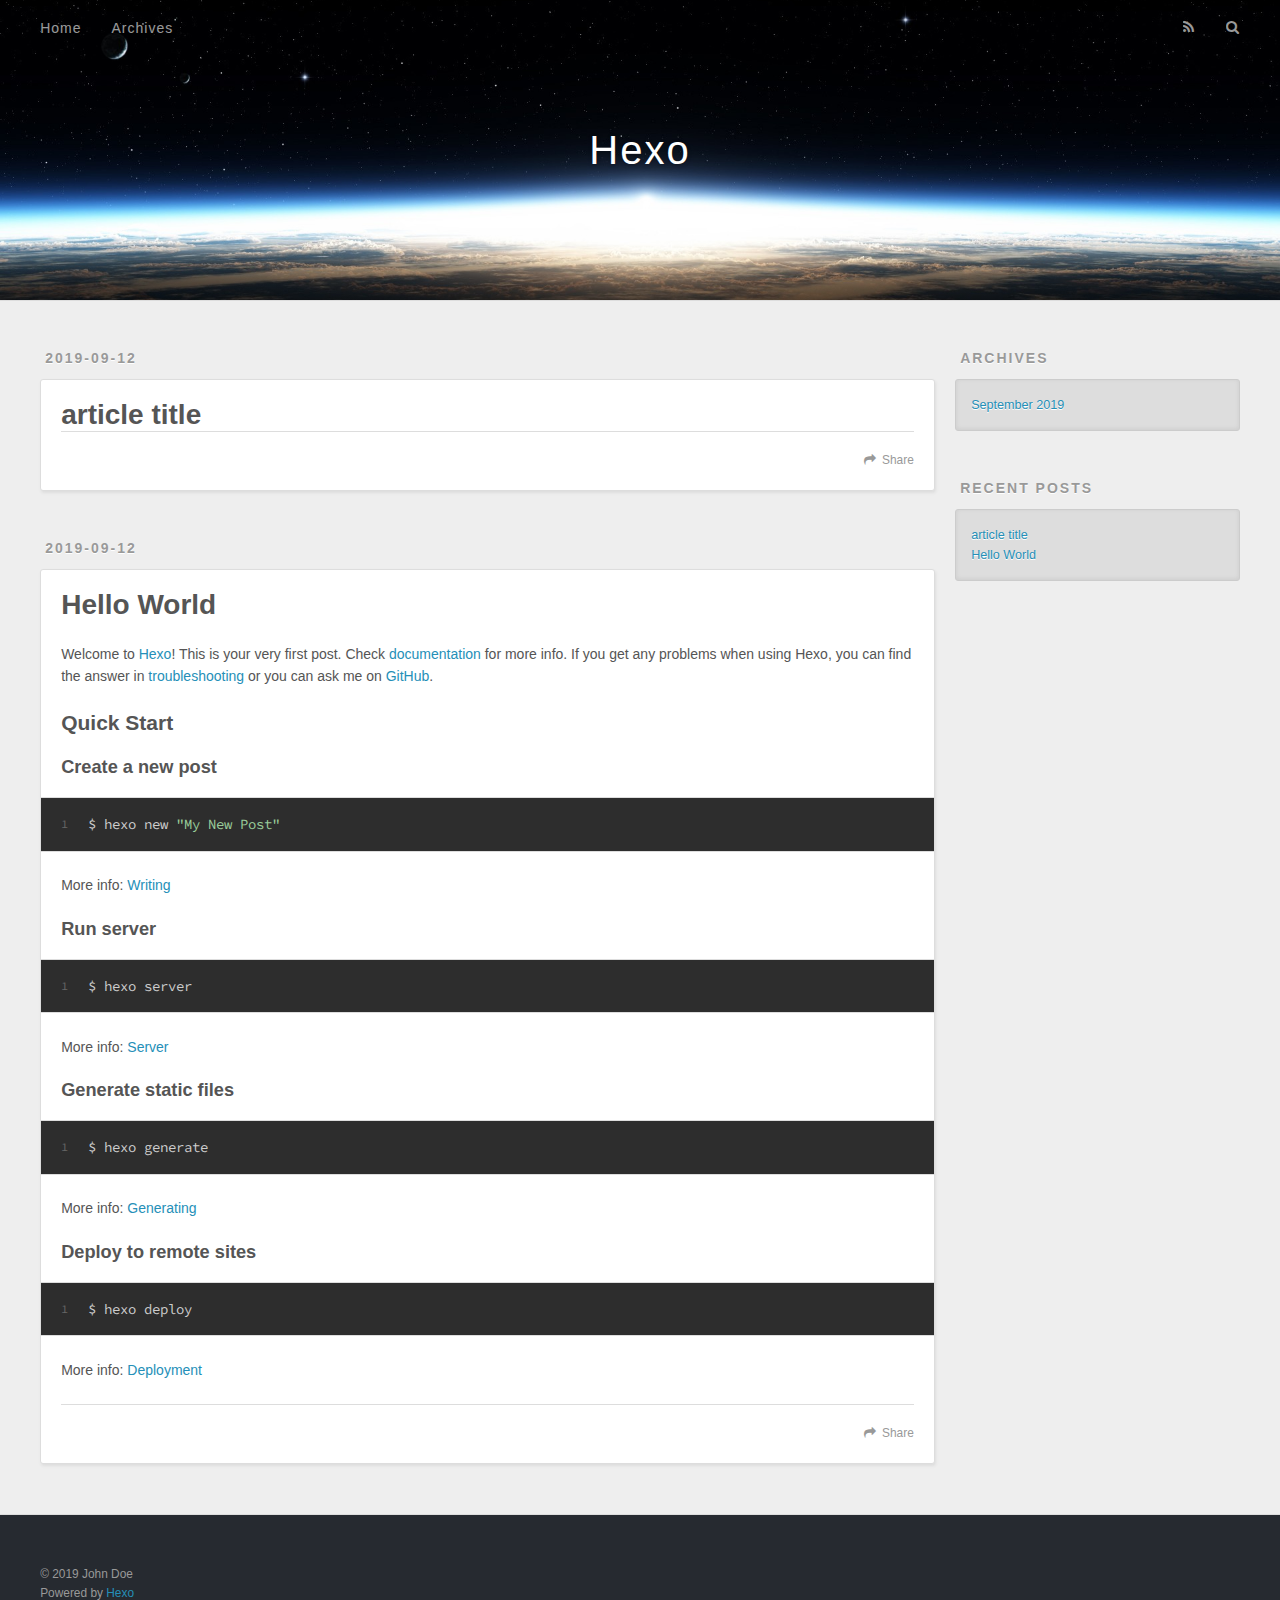
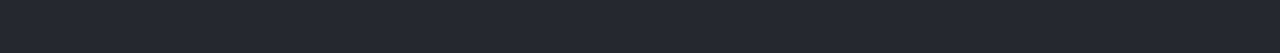
==== index.html @ b8741ee3 "Site updated: 2019-09-12 22:52:32" ====
<!DOCTYPE html>
<html>
<head><meta name="generator" content="Hexo 3.9.0">
  <meta charset="utf-8">
  

  
  <title>Hexo</title>
  <meta name="viewport" content="width=device-width, initial-scale=1, maximum-scale=1">
  <meta property="og:type" content="website">
<meta property="og:title" content="Hexo">
<meta property="og:url" content="http://yoursite.com/index.html">
<meta property="og:site_name" content="Hexo">
<meta property="og:locale" content="en">
<meta name="twitter:card" content="summary">
<meta name="twitter:title" content="Hexo">
  
    <link rel="alternate" href="/atom.xml" title="Hexo" type="application/atom+xml">
  
  
    <link rel="icon" href="/favicon.png">
  
  
    <link href="//fonts.googleapis.com/css?family=Source+Code+Pro" rel="stylesheet" type="text/css">
  
  <link rel="stylesheet" href="/css/style.css">
</head>
</html>
<body>
  <div id="container">
    <div id="wrap">
      <header id="header">
  <div id="banner"></div>
  <div id="header-outer" class="outer">
    <div id="header-title" class="inner">
      <h1 id="logo-wrap">
        <a href="/" id="logo">Hexo</a>
      </h1>
      
    </div>
    <div id="header-inner" class="inner">
      <nav id="main-nav">
        <a id="main-nav-toggle" class="nav-icon"></a>
        
          <a class="main-nav-link" href="/">Home</a>
        
          <a class="main-nav-link" href="/archives">Archives</a>
        
      </nav>
      <nav id="sub-nav">
        
          <a id="nav-rss-link" class="nav-icon" href="/atom.xml" title="RSS Feed"></a>
        
        <a id="nav-search-btn" class="nav-icon" title="Search"></a>
      </nav>
      <div id="search-form-wrap">
        <form action="//google.com/search" method="get" accept-charset="UTF-8" class="search-form"><input type="search" name="q" class="search-form-input" placeholder="Search"><button type="submit" class="search-form-submit">&#xF002;</button><input type="hidden" name="sitesearch" value="http://yoursite.com"></form>
      </div>
    </div>
  </div>
</header>
      <div class="outer">
        <section id="main">
  
    <article id="post-article-title" class="article article-type-post" itemscope itemprop="blogPost">
  <div class="article-meta">
    <a href="/2019/09/12/article-title/" class="article-date">
  <time datetime="2019-09-12T14:51:07.000Z" itemprop="datePublished">2019-09-12</time>
</a>
    
  </div>
  <div class="article-inner">
    
    
      <header class="article-header">
        
  
    <h1 itemprop="name">
      <a class="article-title" href="/2019/09/12/article-title/">article title</a>
    </h1>
  

      </header>
    
    <div class="article-entry" itemprop="articleBody">
      
        
      
    </div>
    <footer class="article-footer">
      <a data-url="http://yoursite.com/2019/09/12/article-title/" data-id="ck0gt9ny90001bc0ohou4wkq2" class="article-share-link">Share</a>
      
      
    </footer>
  </div>
  
</article>


  
    <article id="post-hello-world" class="article article-type-post" itemscope itemprop="blogPost">
  <div class="article-meta">
    <a href="/2019/09/12/hello-world/" class="article-date">
  <time datetime="2019-09-12T14:32:14.985Z" itemprop="datePublished">2019-09-12</time>
</a>
    
  </div>
  <div class="article-inner">
    
    
      <header class="article-header">
        
  
    <h1 itemprop="name">
      <a class="article-title" href="/2019/09/12/hello-world/">Hello World</a>
    </h1>
  

      </header>
    
    <div class="article-entry" itemprop="articleBody">
      
        <p>Welcome to <a href="https://hexo.io/" target="_blank" rel="noopener">Hexo</a>! This is your very first post. Check <a href="https://hexo.io/docs/" target="_blank" rel="noopener">documentation</a> for more info. If you get any problems when using Hexo, you can find the answer in <a href="https://hexo.io/docs/troubleshooting.html" target="_blank" rel="noopener">troubleshooting</a> or you can ask me on <a href="https://github.com/hexojs/hexo/issues" target="_blank" rel="noopener">GitHub</a>.</p>
<h2 id="Quick-Start"><a href="#Quick-Start" class="headerlink" title="Quick Start"></a>Quick Start</h2><h3 id="Create-a-new-post"><a href="#Create-a-new-post" class="headerlink" title="Create a new post"></a>Create a new post</h3><figure class="highlight bash"><table><tr><td class="gutter"><pre><span class="line">1</span><br></pre></td><td class="code"><pre><span class="line">$ hexo new <span class="string">"My New Post"</span></span><br></pre></td></tr></table></figure>

<p>More info: <a href="https://hexo.io/docs/writing.html" target="_blank" rel="noopener">Writing</a></p>
<h3 id="Run-server"><a href="#Run-server" class="headerlink" title="Run server"></a>Run server</h3><figure class="highlight bash"><table><tr><td class="gutter"><pre><span class="line">1</span><br></pre></td><td class="code"><pre><span class="line">$ hexo server</span><br></pre></td></tr></table></figure>

<p>More info: <a href="https://hexo.io/docs/server.html" target="_blank" rel="noopener">Server</a></p>
<h3 id="Generate-static-files"><a href="#Generate-static-files" class="headerlink" title="Generate static files"></a>Generate static files</h3><figure class="highlight bash"><table><tr><td class="gutter"><pre><span class="line">1</span><br></pre></td><td class="code"><pre><span class="line">$ hexo generate</span><br></pre></td></tr></table></figure>

<p>More info: <a href="https://hexo.io/docs/generating.html" target="_blank" rel="noopener">Generating</a></p>
<h3 id="Deploy-to-remote-sites"><a href="#Deploy-to-remote-sites" class="headerlink" title="Deploy to remote sites"></a>Deploy to remote sites</h3><figure class="highlight bash"><table><tr><td class="gutter"><pre><span class="line">1</span><br></pre></td><td class="code"><pre><span class="line">$ hexo deploy</span><br></pre></td></tr></table></figure>

<p>More info: <a href="https://hexo.io/docs/deployment.html" target="_blank" rel="noopener">Deployment</a></p>

      
    </div>
    <footer class="article-footer">
      <a data-url="http://yoursite.com/2019/09/12/hello-world/" data-id="ck0gt9ny40000bc0ozaaph9k8" class="article-share-link">Share</a>
      
      
    </footer>
  </div>
  
</article>


  


</section>
        
          <aside id="sidebar">
  
    

  
    

  
    
  
    
  <div class="widget-wrap">
    <h3 class="widget-title">Archives</h3>
    <div class="widget">
      <ul class="archive-list"><li class="archive-list-item"><a class="archive-list-link" href="/archives/2019/09/">September 2019</a></li></ul>
    </div>
  </div>


  
    
  <div class="widget-wrap">
    <h3 class="widget-title">Recent Posts</h3>
    <div class="widget">
      <ul>
        
          <li>
            <a href="/2019/09/12/article-title/">article title</a>
          </li>
        
          <li>
            <a href="/2019/09/12/hello-world/">Hello World</a>
          </li>
        
      </ul>
    </div>
  </div>

  
</aside>
        
      </div>
      <footer id="footer">
  
  <div class="outer">
    <div id="footer-info" class="inner">
      &copy; 2019 John Doe<br>
      Powered by <a href="http://hexo.io/" target="_blank">Hexo</a>
    </div>
  </div>
</footer>
    </div>
    <nav id="mobile-nav">
  
    <a href="/" class="mobile-nav-link">Home</a>
  
    <a href="/archives" class="mobile-nav-link">Archives</a>
  
</nav>
    

<script src="//ajax.googleapis.com/ajax/libs/jquery/2.0.3/jquery.min.js"></script>


  <link rel="stylesheet" href="/fancybox/jquery.fancybox.css">
  <script src="/fancybox/jquery.fancybox.pack.js"></script>


<script src="/js/script.js"></script>



  </div>
</body>
</html>
---- css/style.css ----
body {
  width: 100%;
}
body:before,
body:after {
  content: "";
  display: table;
}
body:after {
  clear: both;
}
html,
body,
div,
span,
applet,
object,
iframe,
h1,
h2,
h3,
h4,
h5,
h6,
p,
blockquote,
pre,
a,
abbr,
acronym,
address,
big,
cite,
code,
del,
dfn,
em,
img,
ins,
kbd,
q,
s,
samp,
small,
strike,
strong,
sub,
sup,
tt,
var,
dl,
dt,
dd,
ol,
ul,
li,
fieldset,
form,
label,
legend,
table,
caption,
tbody,
tfoot,
thead,
tr,
th,
td {
  margin: 0;
  padding: 0;
  border: 0;
  outline: 0;
  font-weight: inherit;
  font-style: inherit;
  font-family: inherit;
  font-size: 100%;
  vertical-align: baseline;
}
body {
  line-height: 1;
  color: #000;
  background: #fff;
}
ol,
ul {
  list-style: none;
}
table {
  border-collapse: separate;
  border-spacing: 0;
  vertical-align: middle;
}
caption,
th,
td {
  text-align: left;
  font-weight: normal;
  vertical-align: middle;
}
a img {
  border: none;
}
input,
button {
  margin: 0;
  padding: 0;
}
input::-moz-focus-inner,
button::-moz-focus-inner {
  border: 0;
  padding: 0;
}
@font-face {
  font-family: FontAwesome;
  font-style: normal;
  font-weight: normal;
  src: url("fonts/fontawesome-webfont.eot?v=#4.0.3");
  src: url("fonts/fontawesome-webfont.eot?#iefix&v=#4.0.3") format("embedded-opentype"), url("fonts/fontawesome-webfont.woff?v=#4.0.3") format("woff"), url("fonts/fontawesome-webfont.ttf?v=#4.0.3") format("truetype"), url("fonts/fontawesome-webfont.svg#fontawesomeregular?v=#4.0.3") format("svg");
}
html,
body,
#container {
  height: 100%;
}
body {
  background: #eee;
  font: 14px -apple-system, BlinkMacSystemFont, "Segoe UI", "Roboto", "Oxygen", "Ubuntu", "Cantarell", "Fira Sans", "Droid Sans", "Helvetica Neue", sans-serif;
  -webkit-text-size-adjust: 100%;
}
.outer {
  max-width: 1220px;
  margin: 0 auto;
  padding: 0 20px;
}
.outer:before,
.outer:after {
  content: "";
  display: table;
}
.outer:after {
  clear: both;
}
.inner {
  display: inline;
  float: left;
  width: 98.33333333333333%;
  margin: 0 0.833333333333333%;
}
.left,
.alignleft {
  float: left;
}
.right,
.alignright {
  float: right;
}
.clear {
  clear: both;
}
#container {
  position: relative;
}
.mobile-nav-on {
  overflow: hidden;
}
#wrap {
  height: 100%;
  width: 100%;
  position: absolute;
  top: 0;
  left: 0;
  -webkit-transition: 0.2s ease-out;
  -moz-transition: 0.2s ease-out;
  -ms-transition: 0.2s ease-out;
  transition: 0.2s ease-out;
  z-index: 1;
  background: #eee;
}
.mobile-nav-on #wrap {
  left: 280px;
}
@media screen and (min-width: 768px) {
  #main {
    display: inline;
    float: left;
    width: 73.33333333333333%;
    margin: 0 0.833333333333333%;
  }
}
.article-date,
.article-category-link,
.archive-year,
.widget-title {
  text-decoration: none;
  text-transform: uppercase;
  letter-spacing: 2px;
  color: #999;
  margin-bottom: 1em;
  margin-left: 5px;
  line-height: 1em;
  text-shadow: 0 1px #fff;
  font-weight: bold;
}
.article-inner,
.archive-article-inner {
  background: #fff;
  -webkit-box-shadow: 1px 2px 3px #ddd;
  box-shadow: 1px 2px 3px #ddd;
  border: 1px solid #ddd;
  border-radius: 3px;
}
.article-entry h1,
.widget h1 {
  font-size: 2em;
}
.article-entry h2,
.widget h2 {
  font-size: 1.5em;
}
.article-entry h3,
.widget h3 {
  font-size: 1.3em;
}
.article-entry h4,
.widget h4 {
  font-size: 1.2em;
}
.article-entry h5,
.widget h5 {
  font-size: 1em;
}
.article-entry h6,
.widget h6 {
  font-size: 1em;
  color: #999;
}
.article-entry hr,
.widget hr {
  border: 1px dashed #ddd;
}
.article-entry strong,
.widget strong {
  font-weight: bold;
}
.article-entry em,
.widget em,
.article-entry cite,
.widget cite {
  font-style: italic;
}
.article-entry sup,
.widget sup,
.article-entry sub,
.widget sub {
  font-size: 0.75em;
  line-height: 0;
  position: relative;
  vertical-align: baseline;
}
.article-entry sup,
.widget sup {
  top: -0.5em;
}
.article-entry sub,
.widget sub {
  bottom: -0.2em;
}
.article-entry small,
.widget small {
  font-size: 0.85em;
}
.article-entry acronym,
.widget acronym,
.article-entry abbr,
.widget abbr {
  border-bottom: 1px dotted;
}
.article-entry ul,
.widget ul,
.article-entry ol,
.widget ol,
.article-entry dl,
.widget dl {
  margin: 0 20px;
  line-height: 1.6em;
}
.article-entry ul ul,
.widget ul ul,
.article-entry ol ul,
.widget ol ul,
.article-entry ul ol,
.widget ul ol,
.article-entry ol ol,
.widget ol ol {
  margin-top: 0;
  margin-bottom: 0;
}
.article-entry ul,
.widget ul {
  list-style: disc;
}
.article-entry ol,
.widget ol {
  list-style: decimal;
}
.article-entry dt,
.widget dt {
  font-weight: bold;
}
#header {
  height: 300px;
  position: relative;
  border-bottom: 1px solid #ddd;
}
#header:before,
#header:after {
  content: "";
  position: absolute;
  left: 0;
  right: 0;
  height: 40px;
}
#header:before {
  top: 0;
  background: -webkit-linear-gradient(rgba(0,0,0,0.2), transparent);
  background: -moz-linear-gradient(rgba(0,0,0,0.2), transparent);
  background: -ms-linear-gradient(rgba(0,0,0,0.2), transparent);
  background: linear-gradient(rgba(0,0,0,0.2), transparent);
}
#header:after {
  bottom: 0;
  background: -webkit-linear-gradient(transparent, rgba(0,0,0,0.2));
  background: -moz-linear-gradient(transparent, rgba(0,0,0,0.2));
  background: -ms-linear-gradient(transparent, rgba(0,0,0,0.2));
  background: linear-gradient(transparent, rgba(0,0,0,0.2));
}
#header-outer {
  height: 100%;
  position: relative;
}
#header-inner {
  position: relative;
  overflow: hidden;
}
#banner {
  position: absolute;
  top: 0;
  left: 0;
  width: 100%;
  height: 100%;
  background: url("images/banner.jpg") center #000;
  -webkit-background-size: cover;
  -moz-background-size: cover;
  background-size: cover;
  z-index: -1;
}
#header-title {
  text-align: center;
  height: 40px;
  position: absolute;
  top: 50%;
  left: 0;
  margin-top: -20px;
}
#logo,
#subtitle {
  text-decoration: none;
  color: #fff;
  font-weight: 300;
  text-shadow: 0 1px 4px rgba(0,0,0,0.3);
}
#logo {
  font-size: 40px;
  line-height: 40px;
  letter-spacing: 2px;
}
#subtitle {
  font-size: 16px;
  line-height: 16px;
  letter-spacing: 1px;
}
#subtitle-wrap {
  margin-top: 16px;
}
#main-nav {
  float: left;
  margin-left: -15px;
}
.nav-icon,
.main-nav-link {
  float: left;
  color: #fff;
  opacity: 0.6;
  text-decoration: none;
  text-shadow: 0 1px rgba(0,0,0,0.2);
  -webkit-transition: opacity 0.2s;
  -moz-transition: opacity 0.2s;
  -ms-transition: opacity 0.2s;
  transition: opacity 0.2s;
  display: block;
  padding: 20px 15px;
}
.nav-icon:hover,
.main-nav-link:hover {
  opacity: 1;
}
.nav-icon {
  font-family: FontAwesome;
  text-align: center;
  font-size: 14px;
  width: 14px;
  height: 14px;
  padding: 20px 15px;
  position: relative;
  cursor: pointer;
}
.main-nav-link {
  font-weight: 300;
  letter-spacing: 1px;
}
@media screen and (max-width: 479px) {
  .main-nav-link {
    display: none;
  }
}
#main-nav-toggle {
  display: none;
}
#main-nav-toggle:before {
  content: "\f0c9";
}
@media screen and (max-width: 479px) {
  #main-nav-toggle {
    display: block;
  }
}
#sub-nav {
  float: right;
  margin-right: -15px;
}
#nav-rss-link:before {
  content: "\f09e";
}
#nav-search-btn:before {
  content: "\f002";
}
#search-form-wrap {
  position: absolute;
  top: 15px;
  width: 150px;
  height: 30px;
  right: -150px;
  opacity: 0;
  -webkit-transition: 0.2s ease-out;
  -moz-transition: 0.2s ease-out;
  -ms-transition: 0.2s ease-out;
  transition: 0.2s ease-out;
}
#search-form-wrap.on {
  opacity: 1;
  right: 0;
}
@media screen and (max-width: 479px) {
  #search-form-wrap {
    width: 100%;
    right: -100%;
  }
}
.search-form {
  position: absolute;
  top: 0;
  left: 0;
  right: 0;
  background: #fff;
  padding: 5px 15px;
  border-radius: 15px;
  -webkit-box-shadow: 0 0 10px rgba(0,0,0,0.3);
  box-shadow: 0 0 10px rgba(0,0,0,0.3);
}
.search-form-input {
  border: none;
  background: none;
  color: #555;
  width: 100%;
  font: 13px -apple-system, BlinkMacSystemFont, "Segoe UI", "Roboto", "Oxygen", "Ubuntu", "Cantarell", "Fira Sans", "Droid Sans", "Helvetica Neue", sans-serif;
  outline: none;
}
.search-form-input::-webkit-search-results-decoration,
.search-form-input::-webkit-search-cancel-button {
  -webkit-appearance: none;
}
.search-form-submit {
  position: absolute;
  top: 50%;
  right: 10px;
  margin-top: -7px;
  font: 13px FontAwesome;
  border: none;
  background: none;
  color: #bbb;
  cursor: pointer;
}
.search-form-submit:hover,
.search-form-submit:focus {
  color: #777;
}
.article {
  margin: 50px 0;
}
.article-inner {
  overflow: hidden;
}
.article-meta:before,
.article-meta:after {
  content: "";
  display: table;
}
.article-meta:after {
  clear: both;
}
.article-date {
  float: left;
}
.article-category {
  float: left;
  line-height: 1em;
  color: #ccc;
  text-shadow: 0 1px #fff;
  margin-left: 8px;
}
.article-category:before {
  content: "\2022";
}
.article-category-link {
  margin: 0 12px 1em;
}
.article-header {
  padding: 20px 20px 0;
}
.article-title {
  text-decoration: none;
  font-size: 2em;
  font-weight: bold;
  color: #555;
  line-height: 1.1em;
  -webkit-transition: color 0.2s;
  -moz-transition: color 0.2s;
  -ms-transition: color 0.2s;
  transition: color 0.2s;
}
a.article-title:hover {
  color: #258fb8;
}
.article-entry {
  color: #555;
  padding: 0 20px;
}
.article-entry:before,
.article-entry:after {
  content: "";
  display: table;
}
.article-entry:after {
  clear: both;
}
.article-entry p,
.article-entry table {
  line-height: 1.6em;
  margin: 1.6em 0;
}
.article-entry h1,
.article-entry h2,
.article-entry h3,
.article-entry h4,
.article-entry h5,
.article-entry h6 {
  font-weight: bold;
}
.article-entry h1,
.article-entry h2,
.article-entry h3,
.article-entry h4,
.article-entry h5,
.article-entry h6 {
  line-height: 1.1em;
  margin: 1.1em 0;
}
.article-entry a {
  color: #258fb8;
  text-decoration: none;
}
.article-entry a:hover {
  text-decoration: underline;
}
.article-entry ul,
.article-entry ol,
.article-entry dl {
  margin-top: 1.6em;
  margin-bottom: 1.6em;
}
.article-entry img,
.article-entry video {
  max-width: 100%;
  height: auto;
  display: block;
  margin: auto;
}
.article-entry iframe {
  border: none;
}
.article-entry table {
  width: 100%;
  border-collapse: collapse;
  border-spacing: 0;
}
.article-entry th {
  font-weight: bold;
  border-bottom: 3px solid #ddd;
  padding-bottom: 0.5em;
}
.article-entry td {
  border-bottom: 1px solid #ddd;
  padding: 10px 0;
}
.article-entry blockquote {
  font-family: Georgia, "Times New Roman", serif;
  font-size: 1.4em;
  margin: 1.6em 20px;
  text-align: center;
}
.article-entry blockquote footer {
  font-size: 14px;
  margin: 1.6em 0;
  font-family: -apple-system, BlinkMacSystemFont, "Segoe UI", "Roboto", "Oxygen", "Ubuntu", "Cantarell", "Fira Sans", "Droid Sans", "Helvetica Neue", sans-serif;
}
.article-entry blockquote footer cite:before {
  content: "—";
  padding: 0 0.5em;
}
.article-entry .pullquote {
  text-align: left;
  width: 45%;
  margin: 0;
}
.article-entry .pullquote.left {
  margin-left: 0.5em;
  margin-right: 1em;
}
.article-entry .pullquote.right {
  margin-right: 0.5em;
  margin-left: 1em;
}
.article-entry .caption {
  color: #999;
  display: block;
  font-size: 0.9em;
  margin-top: 0.5em;
  position: relative;
  text-align: center;
}
.article-entry .video-container {
  position: relative;
  padding-top: 56.25%;
  height: 0;
  overflow: hidden;
}
.article-entry .video-container iframe,
.article-entry .video-container object,
.article-entry .video-container embed {
  position: absolute;
  top: 0;
  left: 0;
  width: 100%;
  height: 100%;
  margin-top: 0;
}
.article-more-link a {
  display: inline-block;
  line-height: 1em;
  padding: 6px 15px;
  border-radius: 15px;
  background: #eee;
  color: #999;
  text-shadow: 0 1px #fff;
  text-decoration: none;
}
.article-more-link a:hover {
  background: #258fb8;
  color: #fff;
  text-decoration: none;
  text-shadow: 0 1px #1e7293;
}
.article-footer {
  font-size: 0.85em;
  line-height: 1.6em;
  border-top: 1px solid #ddd;
  padding-top: 1.6em;
  margin: 0 20px 20px;
}
.article-footer:before,
.article-footer:after {
  content: "";
  display: table;
}
.article-footer:after {
  clear: both;
}
.article-footer a {
  color: #999;
  text-decoration: none;
}
.article-footer a:hover {
  color: #555;
}
.article-tag-list-item {
  float: left;
  margin-right: 10px;
}
.article-tag-list-link:before {
  content: "#";
}
.article-comment-link {
  float: right;
}
.article-comment-link:before {
  content: "\f075";
  font-family: FontAwesome;
  padding-right: 8px;
}
.article-share-link {
  cursor: pointer;
  float: right;
  margin-left: 20px;
}
.article-share-link:before {
  content: "\f064";
  font-family: FontAwesome;
  padding-right: 6px;
}
#article-nav {
  position: relative;
}
#article-nav:before,
#article-nav:after {
  content: "";
  display: table;
}
#article-nav:after {
  clear: both;
}
@media screen and (min-width: 768px) {
  #article-nav {
    margin: 50px 0;
  }
  #article-nav:before {
    width: 8px;
    height: 8px;
    position: absolute;
    top: 50%;
    left: 50%;
    margin-top: -4px;
    margin-left: -4px;
    content: "";
    border-radius: 50%;
    background: #ddd;
    -webkit-box-shadow: 0 1px 2px #fff;
    box-shadow: 0 1px 2px #fff;
  }
}
.article-nav-link-wrap {
  text-decoration: none;
  text-shadow: 0 1px #fff;
  color: #999;
  -webkit-box-sizing: border-box;
  -moz-box-sizing: border-box;
  box-sizing: border-box;
  margin-top: 50px;
  text-align: center;
  display: block;
}
.article-nav-link-wrap:hover {
  color: #555;
}
@media screen and (min-width: 768px) {
  .article-nav-link-wrap {
    width: 50%;
    margin-top: 0;
  }
}
@media screen and (min-width: 768px) {
  #article-nav-newer {
    float: left;
    text-align: right;
    padding-right: 20px;
  }
}
@media screen and (min-width: 768px) {
  #article-nav-older {
    float: right;
    text-align: left;
    padding-left: 20px;
  }
}
.article-nav-caption {
  text-transform: uppercase;
  letter-spacing: 2px;
  color: #ddd;
  line-height: 1em;
  font-weight: bold;
}
#article-nav-newer .article-nav-caption {
  margin-right: -2px;
}
.article-nav-title {
  font-size: 0.85em;
  line-height: 1.6em;
  margin-top: 0.5em;
}
.article-share-box {
  position: absolute;
  display: none;
  background: #fff;
  -webkit-box-shadow: 1px 2px 10px rgba(0,0,0,0.2);
  box-shadow: 1px 2px 10px rgba(0,0,0,0.2);
  border-radius: 3px;
  margin-left: -145px;
  overflow: hidden;
  z-index: 1;
}
.article-share-box.on {
  display: block;
}
.article-share-input {
  width: 100%;
  background: none;
  -webkit-box-sizing: border-box;
  -moz-box-sizing: border-box;
  box-sizing: border-box;
  font: 14px -apple-system, BlinkMacSystemFont, "Segoe UI", "Roboto", "Oxygen", "Ubuntu", "Cantarell", "Fira Sans", "Droid Sans", "Helvetica Neue", sans-serif;
  padding: 0 15px;
  color: #555;
  outline: none;
  border: 1px solid #ddd;
  border-radius: 3px 3px 0 0;
  height: 36px;
  line-height: 36px;
}
.article-share-links {
  background: #eee;
}
.article-share-links:before,
.article-share-links:after {
  content: "";
  display: table;
}
.article-share-links:after {
  clear: both;
}
.article-share-twitter,
.article-share-facebook,
.article-share-pinterest,
.article-share-google {
  width: 50px;
  height: 36px;
  display: block;
  float: left;
  position: relative;
  color: #999;
  text-shadow: 0 1px #fff;
}
.article-share-twitter:before,
.article-share-facebook:before,
.article-share-pinterest:before,
.article-share-google:before {
  font-size: 20px;
  font-family: FontAwesome;
  width: 20px;
  height: 20px;
  position: absolute;
  top: 50%;
  left: 50%;
  margin-top: -10px;
  margin-left: -10px;
  text-align: center;
}
.article-share-twitter:hover,
.article-share-facebook:hover,
.article-share-pinterest:hover,
.article-share-google:hover {
  color: #fff;
}
.article-share-twitter:before {
  content: "\f099";
}
.article-share-twitter:hover {
  background: #00aced;
  text-shadow: 0 1px #008abe;
}
.article-share-facebook:before {
  content: "\f09a";
}
.article-share-facebook:hover {
  background: #3b5998;
  text-shadow: 0 1px #2f477a;
}
.article-share-pinterest:before {
  content: "\f0d2";
}
.article-share-pinterest:hover {
  background: #cb2027;
  text-shadow: 0 1px #a21a1f;
}
.article-share-google:before {
  content: "\f0d5";
}
.article-share-google:hover {
  background: #dd4b39;
  text-shadow: 0 1px #be3221;
}
.article-gallery {
  background: #000;
  position: relative;
}
.article-gallery-photos {
  position: relative;
  overflow: hidden;
}
.article-gallery-img {
  display: none;
  max-width: 100%;
}
.article-gallery-img:first-child {
  display: block;
}
.article-gallery-img.loaded {
  position: absolute;
  display: block;
}
.article-gallery-img img {
  display: block;
  max-width: 100%;
  margin: 0 auto;
}
#comments {
  background: #fff;
  -webkit-box-shadow: 1px 2px 3px #ddd;
  box-shadow: 1px 2px 3px #ddd;
  padding: 20px;
  border: 1px solid #ddd;
  border-radius: 3px;
  margin: 50px 0;
}
#comments a {
  color: #258fb8;
}
.archives-wrap {
  margin: 50px 0;
}
.archives:before,
.archives:after {
  content: "";
  display: table;
}
.archives:after {
  clear: both;
}
.archive-year-wrap {
  margin-bottom: 1em;
}
.archives {
  -webkit-column-gap: 10px;
  -moz-column-gap: 10px;
  column-gap: 10px;
}
@media screen and (min-width: 480px) and (max-width: 767px) {
  .archives {
    -webkit-column-count: 2;
    -moz-column-count: 2;
    column-count: 2;
  }
}
@media screen and (min-width: 768px) {
  .archives {
    -webkit-column-count: 3;
    -moz-column-count: 3;
    column-count: 3;
  }
}
.archive-article {
  -webkit-column-break-inside: avoid;
  page-break-inside: avoid;
  overflow: hidden;
  break-inside: avoid-column;
}
.archive-article-inner {
  padding: 10px;
  margin-bottom: 15px;
}
.archive-article-title {
  text-decoration: none;
  font-weight: bold;
  color: #555;
  -webkit-transition: color 0.2s;
  -moz-transition: color 0.2s;
  -ms-transition: color 0.2s;
  transition: color 0.2s;
  line-height: 1.6em;
}
.archive-article-title:hover {
  color: #258fb8;
}
.archive-article-footer {
  margin-top: 1em;
}
.archive-article-date {
  color: #999;
  text-decoration: none;
  font-size: 0.85em;
  line-height: 1em;
  margin-bottom: 0.5em;
  display: block;
}
#page-nav {
  margin: 50px auto;
  background: #fff;
  -webkit-box-shadow: 1px 2px 3px #ddd;
  box-shadow: 1px 2px 3px #ddd;
  border: 1px solid #ddd;
  border-radius: 3px;
  text-align: center;
  color: #999;
  overflow: hidden;
}
#page-nav:before,
#page-nav:after {
  content: "";
  display: table;
}
#page-nav:after {
  clear: both;
}
#page-nav a,
#page-nav span {
  padding: 10px 20px;
  line-height: 1;
  height: 2ex;
}
#page-nav a {
  color: #999;
  text-decoration: none;
}
#page-nav a:hover {
  background: #999;
  color: #fff;
}
#page-nav .prev {
  float: left;
}
#page-nav .next {
  float: right;
}
#page-nav .page-number {
  display: inline-block;
}
@media screen and (max-width: 479px) {
  #page-nav .page-number {
    display: none;
  }
}
#page-nav .current {
  color: #555;
  font-weight: bold;
}
#page-nav .space {
  color: #ddd;
}
#footer {
  background: #262a30;
  padding: 50px 0;
  border-top: 1px solid #ddd;
  color: #999;
}
#footer a {
  color: #258fb8;
  text-decoration: none;
}
#footer a:hover {
  text-decoration: underline;
}
#footer-info {
  line-height: 1.6em;
  font-size: 0.85em;
}
.article-entry pre,
.article-entry .highlight {
  background: #2d2d2d;
  margin: 0 -20px;
  padding: 15px 20px;
  border-style: solid;
  border-color: #ddd;
  border-width: 1px 0;
  overflow: auto;
  color: #ccc;
  line-height: 22.400000000000002px;
}
.article-entry .highlight .gutter pre,
.article-entry .gist .gist-file .gist-data .line-numbers {
  color: #666;
  font-size: 0.85em;
}
.article-entry pre,
.article-entry code {
  font-family: "Source Code Pro", Consolas, Monaco, Menlo, Consolas, monospace;
}
.article-entry code {
  background: #eee;
  text-shadow: 0 1px #fff;
  padding: 0 0.3em;
}
.article-entry pre code {
  background: none;
  text-shadow: none;
  padding: 0;
}
.article-entry .highlight pre {
  border: none;
  margin: 0;
  padding: 0;
}
.article-entry .highlight table {
  margin: 0;
  width: auto;
}
.article-entry .highlight td {
  border: none;
  padding: 0;
}
.article-entry .highlight figcaption {
  font-size: 0.85em;
  color: #999;
  line-height: 1em;
  margin-bottom: 1em;
}
.article-entry .highlight figcaption:before,
.article-entry .highlight figcaption:after {
  content: "";
  display: table;
}
.article-entry .highlight figcaption:after {
  clear: both;
}
.article-entry .highlight figcaption a {
  float: right;
}
.article-entry .highlight .gutter pre {
  text-align: right;
  padding-right: 20px;
}
.article-entry .highlight .line {
  height: 22.400000000000002px;
}
.article-entry .highlight .line.marked {
  background: #515151;
}
.article-entry .gist {
  margin: 0 -20px;
  border-style: solid;
  border-color: #ddd;
  border-width: 1px 0;
  background: #2d2d2d;
  padding: 15px 20px 15px 0;
}
.article-entry .gist .gist-file {
  border: none;
  font-family: "Source Code Pro", Consolas, Monaco, Menlo, Consolas, monospace;
  margin: 0;
}
.article-entry .gist .gist-file .gist-data {
  background: none;
  border: none;
}
.article-entry .gist .gist-file .gist-data .line-numbers {
  background: none;
  border: none;
  padding: 0 20px 0 0;
}
.article-entry .gist .gist-file .gist-data .line-data {
  padding: 0 !important;
}
.article-entry .gist .gist-file .highlight {
  margin: 0;
  padding: 0;
  border: none;
}
.article-entry .gist .gist-file .gist-meta {
  background: #2d2d2d;
  color: #999;
  font: 0.85em -apple-system, BlinkMacSystemFont, "Segoe UI", "Roboto", "Oxygen", "Ubuntu", "Cantarell", "Fira Sans", "Droid Sans", "Helvetica Neue", sans-serif;
  text-shadow: 0 0;
  padding: 0;
  margin-top: 1em;
  margin-left: 20px;
}
.article-entry .gist .gist-file .gist-meta a {
  color: #258fb8;
  font-weight: normal;
}
.article-entry .gist .gist-file .gist-meta a:hover {
  text-decoration: underline;
}
pre .comment,
pre .title {
  color: #999;
}
pre .variable,
pre .attribute,
pre .tag,
pre .regexp,
pre .ruby .constant,
pre .xml .tag .title,
pre .xml .pi,
pre .xml .doctype,
pre .html .doctype,
pre .css .id,
pre .css .class,
pre .css .pseudo {
  color: #f2777a;
}
pre .number,
pre .preprocessor,
pre .built_in,
pre .literal,
pre .params,
pre .constant {
  color: #f99157;
}
pre .class,
pre .ruby .class .title,
pre .css .rules .attribute {
  color: #9c9;
}
pre .string,
pre .value,
pre .inheritance,
pre .header,
pre .ruby .symbol,
pre .xml .cdata {
  color: #9c9;
}
pre .css .hexcolor {
  color: #6cc;
}
pre .function,
pre .python .decorator,
pre .python .title,
pre .ruby .function .title,
pre .ruby .title .keyword,
pre .perl .sub,
pre .javascript .title,
pre .coffeescript .title {
  color: #69c;
}
pre .keyword,
pre .javascript .function {
  color: #c9c;
}
@media screen and (max-width: 479px) {
  #mobile-nav {
    position: absolute;
    top: 0;
    left: 0;
    width: 280px;
    height: 100%;
    background: #191919;
    border-right: 1px solid #fff;
  }
}
@media screen and (max-width: 479px) {
  .mobile-nav-link {
    display: block;
    color: #999;
    text-decoration: none;
    padding: 15px 20px;
    font-weight: bold;
  }
  .mobile-nav-link:hover {
    color: #fff;
  }
}
@media screen and (min-width: 768px) {
  #sidebar {
    display: inline;
    float: left;
    width: 23.333333333333332%;
    margin: 0 0.833333333333333%;
  }
}
.widget-wrap {
  margin: 50px 0;
}
.widget {
  color: #777;
  text-shadow: 0 1px #fff;
  background: #ddd;
  -webkit-box-shadow: 0 -1px 4px #ccc inset;
  box-shadow: 0 -1px 4px #ccc inset;
  border: 1px solid #ccc;
  padding: 15px;
  border-radius: 3px;
}
.widget a {
  color: #258fb8;
  text-decoration: none;
}
.widget a:hover {
  text-decoration: underline;
}
.widget ul ul,
.widget ol ul,
.widget dl ul,
.widget ul ol,
.widget ol ol,
.widget dl ol,
.widget ul dl,
.widget ol dl,
.widget dl dl {
  margin-left: 15px;
  list-style: disc;
}
.widget {
  line-height: 1.6em;
  word-wrap: break-word;
  font-size: 0.9em;
}
.widget ul,
.widget ol {
  list-style: none;
  margin: 0;
}
.widget ul ul,
.widget ol ul,
.widget ul ol,
.widget ol ol {
  margin: 0 20px;
}
.widget ul ul,
.widget ol ul {
  list-style: disc;
}
.widget ul ol,
.widget ol ol {
  list-style: decimal;
}
.category-list-count,
.tag-list-count,
.archive-list-count {
  padding-left: 5px;
  color: #999;
  font-size: 0.85em;
}
.category-list-count:before,
.tag-list-count:before,
.archive-list-count:before {
  content: "(";
}
.category-list-count:after,
.tag-list-count:after,
.archive-list-count:after {
  content: ")";
}
.tagcloud a {
  margin-right: 5px;
  display: inline-block;
}
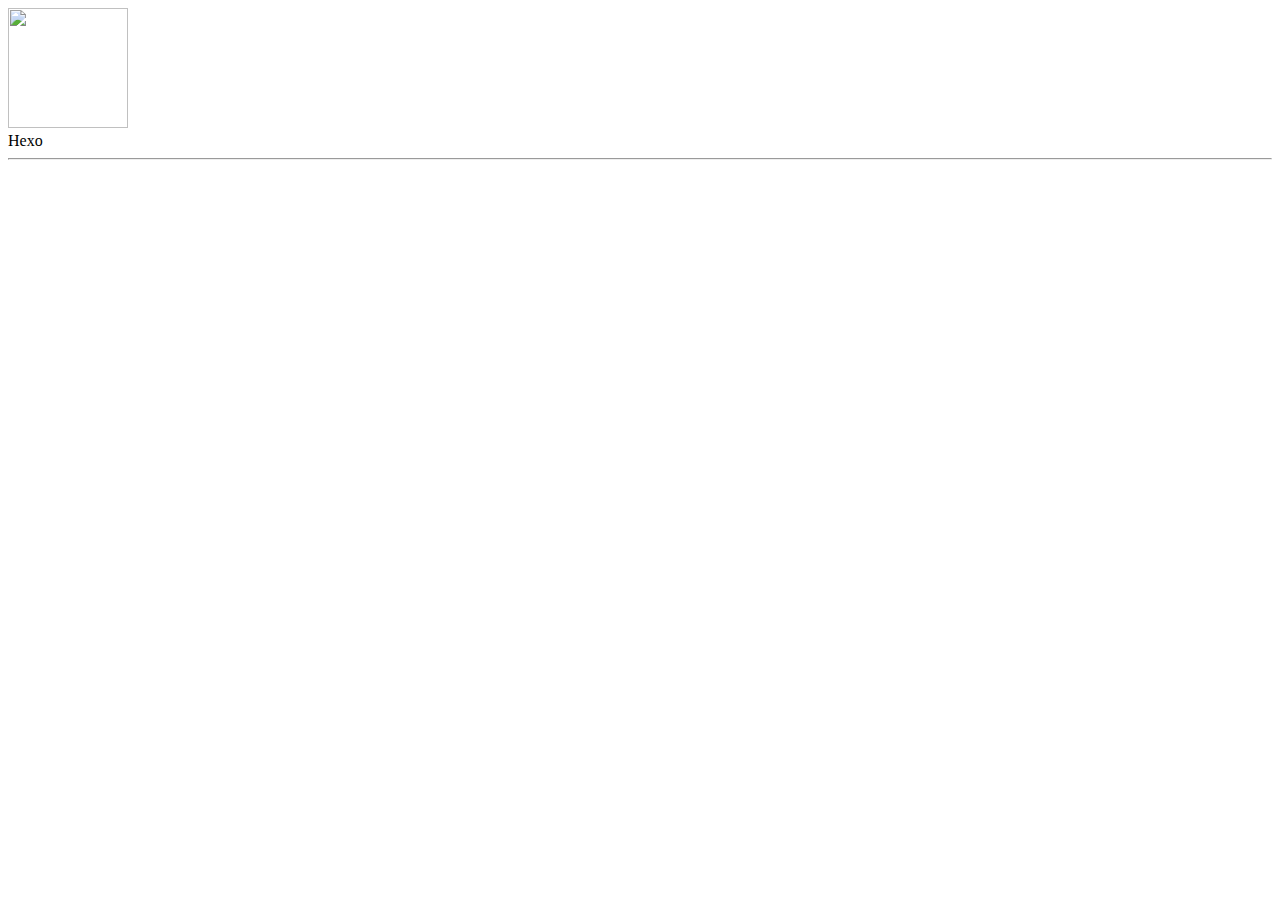
==== commit a8087f80: "Site updated: 2019-09-13 12:00:50" ====
--- a/index.html
+++ b/index.html
@@ -1,228 +1,129 @@
-<!DOCTYPE html>
-<html>
-<head><meta name="generator" content="Hexo 3.9.0">
-  <meta charset="utf-8">
-  
-
-  
-  <title>Hexo</title>
-  <meta name="viewport" content="width=device-width, initial-scale=1, maximum-scale=1">
-  <meta property="og:type" content="website">
-<meta property="og:title" content="Hexo">
-<meta property="og:url" content="http://yoursite.com/index.html">
-<meta property="og:site_name" content="Hexo">
-<meta property="og:locale" content="en">
-<meta name="twitter:card" content="summary">
-<meta name="twitter:title" content="Hexo">
-  
-    <link rel="alternate" href="/atom.xml" title="Hexo" type="application/atom+xml">
-  
-  
-    <link rel="icon" href="/favicon.png">
-  
-  
-    <link href="//fonts.googleapis.com/css?family=Source+Code+Pro" rel="stylesheet" type="text/css">
-  
-  <link rel="stylesheet" href="/css/style.css">
-</head>
-</html>
-<body>
-  <div id="container">
-    <div id="wrap">
-      <header id="header">
-  <div id="banner"></div>
-  <div id="header-outer" class="outer">
-    <div id="header-title" class="inner">
-      <h1 id="logo-wrap">
-        <a href="/" id="logo">Hexo</a>
-      </h1>
-      
-    </div>
-    <div id="header-inner" class="inner">
-      <nav id="main-nav">
-        <a id="main-nav-toggle" class="nav-icon"></a>
-        
-          <a class="main-nav-link" href="/">Home</a>
-        
-          <a class="main-nav-link" href="/archives">Archives</a>
-        
-      </nav>
-      <nav id="sub-nav">
-        
-          <a id="nav-rss-link" class="nav-icon" href="/atom.xml" title="RSS Feed"></a>
-        
-        <a id="nav-search-btn" class="nav-icon" title="Search"></a>
-      </nav>
-      <div id="search-form-wrap">
-        <form action="//google.com/search" method="get" accept-charset="UTF-8" class="search-form"><input type="search" name="q" class="search-form-input" placeholder="Search"><button type="submit" class="search-form-submit">&#xF002;</button><input type="hidden" name="sitesearch" value="http://yoursite.com"></form>
-      </div>
-    </div>
-  </div>
-</header>
-      <div class="outer">
-        <section id="main">
-  
-    <article id="post-article-title" class="article article-type-post" itemscope itemprop="blogPost">
-  <div class="article-meta">
-    <a href="/2019/09/12/article-title/" class="article-date">
-  <time datetime="2019-09-12T14:51:07.000Z" itemprop="datePublished">2019-09-12</time>
-</a>
-    
-  </div>
-  <div class="article-inner">
-    
-    
-      <header class="article-header">
-        
-  
-    <h1 itemprop="name">
-      <a class="article-title" href="/2019/09/12/article-title/">article title</a>
-    </h1>
-  
-
-      </header>
-    
-    <div class="article-entry" itemprop="articleBody">
-      
-        
-      
-    </div>
-    <footer class="article-footer">
-      <a data-url="http://yoursite.com/2019/09/12/article-title/" data-id="ck0gt9ny90001bc0ohou4wkq2" class="article-share-link">Share</a>
-      
-      
-    </footer>
-  </div>
-  
-</article>
-
-
-  
-    <article id="post-hello-world" class="article article-type-post" itemscope itemprop="blogPost">
-  <div class="article-meta">
-    <a href="/2019/09/12/hello-world/" class="article-date">
-  <time datetime="2019-09-12T14:32:14.985Z" itemprop="datePublished">2019-09-12</time>
-</a>
-    
-  </div>
-  <div class="article-inner">
-    
-    
-      <header class="article-header">
-        
-  
-    <h1 itemprop="name">
-      <a class="article-title" href="/2019/09/12/hello-world/">Hello World</a>
-    </h1>
-  
-
-      </header>
-    
-    <div class="article-entry" itemprop="articleBody">
-      
-        <p>Welcome to <a href="https://hexo.io/" target="_blank" rel="noopener">Hexo</a>! This is your very first post. Check <a href="https://hexo.io/docs/" target="_blank" rel="noopener">documentation</a> for more info. If you get any problems when using Hexo, you can find the answer in <a href="https://hexo.io/docs/troubleshooting.html" target="_blank" rel="noopener">troubleshooting</a> or you can ask me on <a href="https://github.com/hexojs/hexo/issues" target="_blank" rel="noopener">GitHub</a>.</p>
-<h2 id="Quick-Start"><a href="#Quick-Start" class="headerlink" title="Quick Start"></a>Quick Start</h2><h3 id="Create-a-new-post"><a href="#Create-a-new-post" class="headerlink" title="Create a new post"></a>Create a new post</h3><figure class="highlight bash"><table><tr><td class="gutter"><pre><span class="line">1</span><br></pre></td><td class="code"><pre><span class="line">$ hexo new <span class="string">"My New Post"</span></span><br></pre></td></tr></table></figure>
-
-<p>More info: <a href="https://hexo.io/docs/writing.html" target="_blank" rel="noopener">Writing</a></p>
-<h3 id="Run-server"><a href="#Run-server" class="headerlink" title="Run server"></a>Run server</h3><figure class="highlight bash"><table><tr><td class="gutter"><pre><span class="line">1</span><br></pre></td><td class="code"><pre><span class="line">$ hexo server</span><br></pre></td></tr></table></figure>
-
-<p>More info: <a href="https://hexo.io/docs/server.html" target="_blank" rel="noopener">Server</a></p>
-<h3 id="Generate-static-files"><a href="#Generate-static-files" class="headerlink" title="Generate static files"></a>Generate static files</h3><figure class="highlight bash"><table><tr><td class="gutter"><pre><span class="line">1</span><br></pre></td><td class="code"><pre><span class="line">$ hexo generate</span><br></pre></td></tr></table></figure>
-
-<p>More info: <a href="https://hexo.io/docs/generating.html" target="_blank" rel="noopener">Generating</a></p>
-<h3 id="Deploy-to-remote-sites"><a href="#Deploy-to-remote-sites" class="headerlink" title="Deploy to remote sites"></a>Deploy to remote sites</h3><figure class="highlight bash"><table><tr><td class="gutter"><pre><span class="line">1</span><br></pre></td><td class="code"><pre><span class="line">$ hexo deploy</span><br></pre></td></tr></table></figure>
-
-<p>More info: <a href="https://hexo.io/docs/deployment.html" target="_blank" rel="noopener">Deployment</a></p>
-
-      
-    </div>
-    <footer class="article-footer">
-      <a data-url="http://yoursite.com/2019/09/12/hello-world/" data-id="ck0gt9ny40000bc0ozaaph9k8" class="article-share-link">Share</a>
-      
-      
-    </footer>
-  </div>
-  
-</article>
-
-
-  
-
-
-</section>
-        
-          <aside id="sidebar">
-  
-    
-
-  
-    
-
-  
-    
-  
-    
-  <div class="widget-wrap">
-    <h3 class="widget-title">Archives</h3>
-    <div class="widget">
-      <ul class="archive-list"><li class="archive-list-item"><a class="archive-list-link" href="/archives/2019/09/">September 2019</a></li></ul>
-    </div>
-  </div>
-
-
-  
-    
-  <div class="widget-wrap">
-    <h3 class="widget-title">Recent Posts</h3>
-    <div class="widget">
-      <ul>
-        
-          <li>
-            <a href="/2019/09/12/article-title/">article title</a>
-          </li>
-        
-          <li>
-            <a href="/2019/09/12/hello-world/">Hello World</a>
-          </li>
-        
-      </ul>
-    </div>
-  </div>
-
-  
-</aside>
-        
-      </div>
-      <footer id="footer">
-  
-  <div class="outer">
-    <div id="footer-info" class="inner">
-      &copy; 2019 John Doe<br>
-      Powered by <a href="http://hexo.io/" target="_blank">Hexo</a>
-    </div>
-  </div>
-</footer>
-    </div>
-    <nav id="mobile-nav">
-  
-    <a href="/" class="mobile-nav-link">Home</a>
-  
-    <a href="/archives" class="mobile-nav-link">Archives</a>
-  
-</nav>
-    
-
-<script src="//ajax.googleapis.com/ajax/libs/jquery/2.0.3/jquery.min.js"></script>
-
-
-  <link rel="stylesheet" href="/fancybox/jquery.fancybox.css">
-  <script src="/fancybox/jquery.fancybox.pack.js"></script>
-
-
-<script src="/js/script.js"></script>
 
 
 
+
+
+
+
+<!doctype html>
+<html lang="zh-CN">
+<head><meta name="generator" content="Hexo 3.9.0">
+  <meta http-equiv="Content-Type" content="text/html" charset="UTF-8">
+  <meta name="viewport" content="width=device-width, initial-scale=1">
+  
+  <meta name="author" content="John Doe">
+  
+  
+  
+  
+    <meta name="description" content>
+  
+  <title> [ Hexo ]</title>
+  
+  
+  
+</head>
+
+<div class="random-center hide-area">
+  <div id="random-index">
+    <div class="center-field">
+      <img class="avatar" src width="120" height="120" onclick="openUserCard()">
+    </div>
+    <div class="center-field">
+      <div class="title" onclick="openUserCard()">Hexo</div>
+      <div class="sub-title" onclick="openUserCard()"></div>
+    </div>
+    <hr>
+    <div class="center-field">
+      <ul class="index-nav-link">
+        
+        
+      </ul>
+      <ul class="social-icon">
+  
+  
+</ul>
+    </div>
   </div>
-</body>
-</html>+</div>
+<div id="user-card">
+  <div class="center-field">
+    <img class="avatar" src>
+    <p id="description"></p>
+    <ul class="social-icon">
+  
+  
+</ul>
+  </div>
+</div>
+
+
+<script>
+// is trigger analytics / tongji script
+var isIgnoreHost = false;
+
+if(window && window.location && window.location.host) {
+  isIgnoreHost = "".some(function(address){
+    return 0 === window.location.host.indexOf(address);
+  });
+}
+
+var isTriggerAnalytics = !( "" && isIgnoreHost );
+
+</script>
+
+
+
+
+<script>
+
+var vegasConfig = "";
+var unsplashConfig = "";
+// is show background images
+var turnoffBackgroundImage = false;
+
+
+
+
+var backgroundColor = "";
+
+$(".fancybox-thumb").fancybox({
+  prevEffect: 'none',
+  nextEffect: 'none',
+  helpers: {
+    title: {
+      type: 'outside'
+    },
+    thumbs: {
+      width: 50,
+      height: 50
+    }
+  }
+});
+
+// show video with plyr
+$(".video-container iframe").each(function(i){
+  var url = $(this).attr('src');
+  var id = url.split('/').pop();
+  var plyrContainer = document.createElement('div');
+  plyrContainer.className = 'plyr';
+  var plyrElement = document.createElement('div');
+  plyrElement.dataset.videoId = id;
+  switch(true) {
+    case url.search('youtube.com') >= 0:
+      plyrElement.dataset.type = 'youtube';
+      break;
+    case url.search('vimeo.com') >= 0:
+      plyrElement.dataset.type = 'vimeo';
+      break;
+    default:
+      return;
+  };
+  plyrContainer.appendChild(plyrElement);
+  $(this).parent().html(plyrContainer);
+});
+plyr.setup('.plyr', {iconUrl: '/css/sprite.svg'});
+</script>
+
+</html>
+
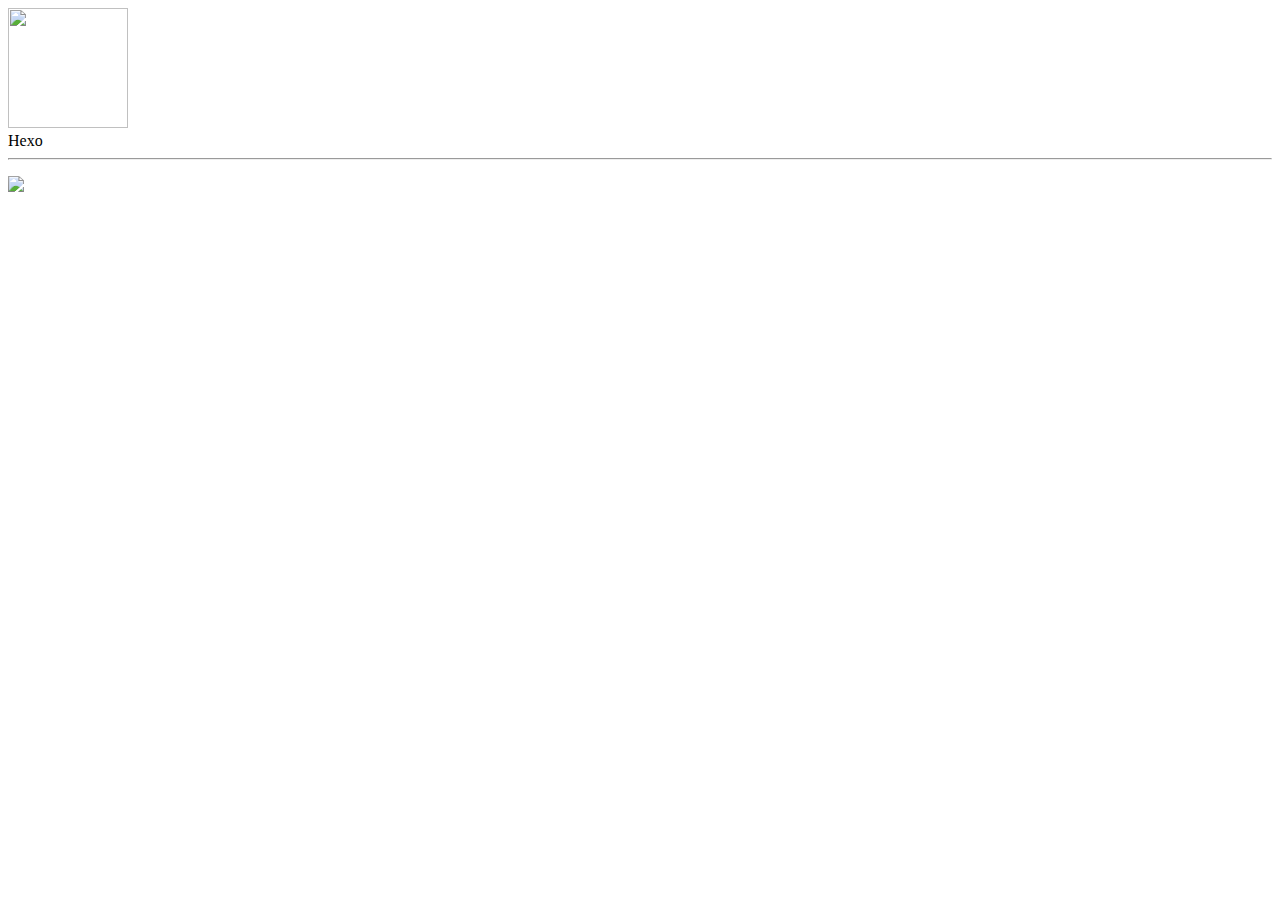
==== commit ea334a5a: "Site updated: 2019-09-13 12:48:33" ====
--- a/index.html
+++ b/index.html
@@ -27,7 +27,7 @@
 <div class="random-center hide-area">
   <div id="random-index">
     <div class="center-field">
-      <img class="avatar" src width="120" height="120" onclick="openUserCard()">
+      <img class="avatar" src="https://github.com/Peyet/Peyet.github.io/blob/master/css/images/mountnelson_marinebiology_wip12.png?raw=true" width="120" height="120" onclick="openUserCard()">
     </div>
     <div class="center-field">
       <div class="title" onclick="openUserCard()">Hexo</div>
@@ -48,7 +48,7 @@
 </div>
 <div id="user-card">
   <div class="center-field">
-    <img class="avatar" src>
+    <img class="avatar" src="https://github.com/Peyet/Peyet.github.io/blob/master/css/images/mountnelson_marinebiology_wip12.png?raw=true">
     <p id="description"></p>
     <ul class="social-icon">
   
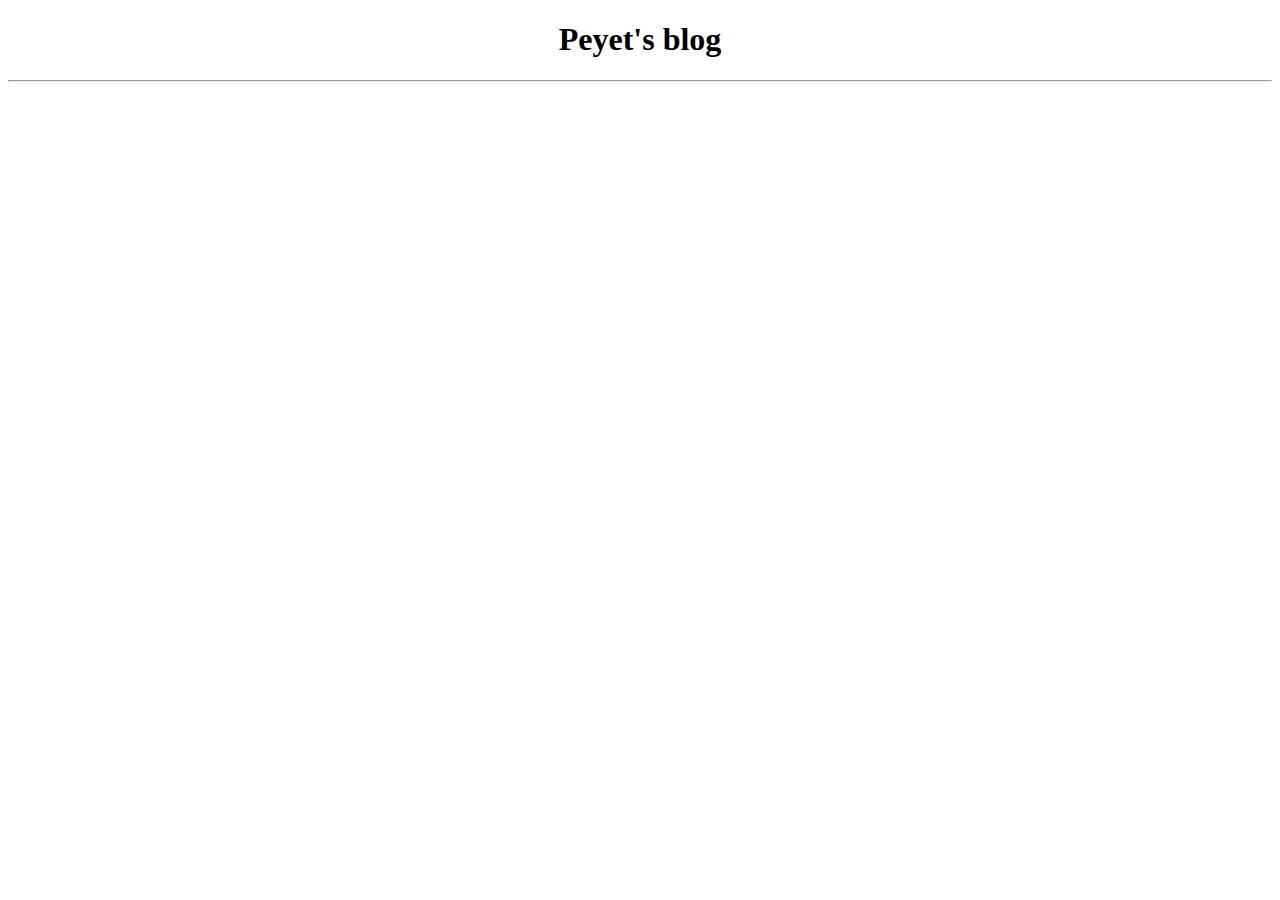
==== commit 59aa3486: "update index page" ====
--- a/index.html
+++ b/index.html
@@ -1,129 +1,14 @@
-
-
-
-
-
-
-
-<!doctype html>
-<html lang="zh-CN">
-<head><meta name="generator" content="Hexo 3.9.0">
-  <meta http-equiv="Content-Type" content="text/html" charset="UTF-8">
-  <meta name="viewport" content="width=device-width, initial-scale=1">
-  
-  <meta name="author" content="John Doe">
-  
-  
-  
-  
-    <meta name="description" content>
-  
-  <title> [ Hexo ]</title>
-  
-  
-  
+<!DOCTYPE html>
+<html lang="en">
+<head>
+  <meta charset="UTF-8">
+  <meta http-equiv="X-UA-Compatible" content="IE=edge">
+  <meta name="viewport" content="width=device-width, initial-scale=1.0">
+  <title>[ Peyet ]</title>
 </head>
-
-<div class="random-center hide-area">
-  <div id="random-index">
-    <div class="center-field">
-      <img class="avatar" src="https://github.com/Peyet/Peyet.github.io/blob/master/css/images/mountnelson_marinebiology_wip12.png?raw=true" width="120" height="120" onclick="openUserCard()">
-    </div>
-    <div class="center-field">
-      <div class="title" onclick="openUserCard()">Hexo</div>
-      <div class="sub-title" onclick="openUserCard()"></div>
-    </div>
-    <hr>
-    <div class="center-field">
-      <ul class="index-nav-link">
-        
-        
-      </ul>
-      <ul class="social-icon">
-  
-  
-</ul>
-    </div>
-  </div>
-</div>
-<div id="user-card">
-  <div class="center-field">
-    <img class="avatar" src="https://github.com/Peyet/Peyet.github.io/blob/master/css/images/mountnelson_marinebiology_wip12.png?raw=true">
-    <p id="description"></p>
-    <ul class="social-icon">
-  
-  
-</ul>
-  </div>
-</div>
-
-
-<script>
-// is trigger analytics / tongji script
-var isIgnoreHost = false;
-
-if(window && window.location && window.location.host) {
-  isIgnoreHost = "".some(function(address){
-    return 0 === window.location.host.indexOf(address);
-  });
-}
-
-var isTriggerAnalytics = !( "" && isIgnoreHost );
-
-</script>
-
-
-
-
-<script>
-
-var vegasConfig = "";
-var unsplashConfig = "";
-// is show background images
-var turnoffBackgroundImage = false;
-
-
-
-
-var backgroundColor = "";
-
-$(".fancybox-thumb").fancybox({
-  prevEffect: 'none',
-  nextEffect: 'none',
-  helpers: {
-    title: {
-      type: 'outside'
-    },
-    thumbs: {
-      width: 50,
-      height: 50
-    }
-  }
-});
-
-// show video with plyr
-$(".video-container iframe").each(function(i){
-  var url = $(this).attr('src');
-  var id = url.split('/').pop();
-  var plyrContainer = document.createElement('div');
-  plyrContainer.className = 'plyr';
-  var plyrElement = document.createElement('div');
-  plyrElement.dataset.videoId = id;
-  switch(true) {
-    case url.search('youtube.com') >= 0:
-      plyrElement.dataset.type = 'youtube';
-      break;
-    case url.search('vimeo.com') >= 0:
-      plyrElement.dataset.type = 'vimeo';
-      break;
-    default:
-      return;
-  };
-  plyrContainer.appendChild(plyrElement);
-  $(this).parent().html(plyrContainer);
-});
-plyr.setup('.plyr', {iconUrl: '/css/sprite.svg'});
-</script>
-
-</html>
-
+<body>
+  <h1 align = center>Peyet's blog</h1>
+  <hr />
+  <!-- <img src="" alt="Pic"> -->
+</body>
+</html>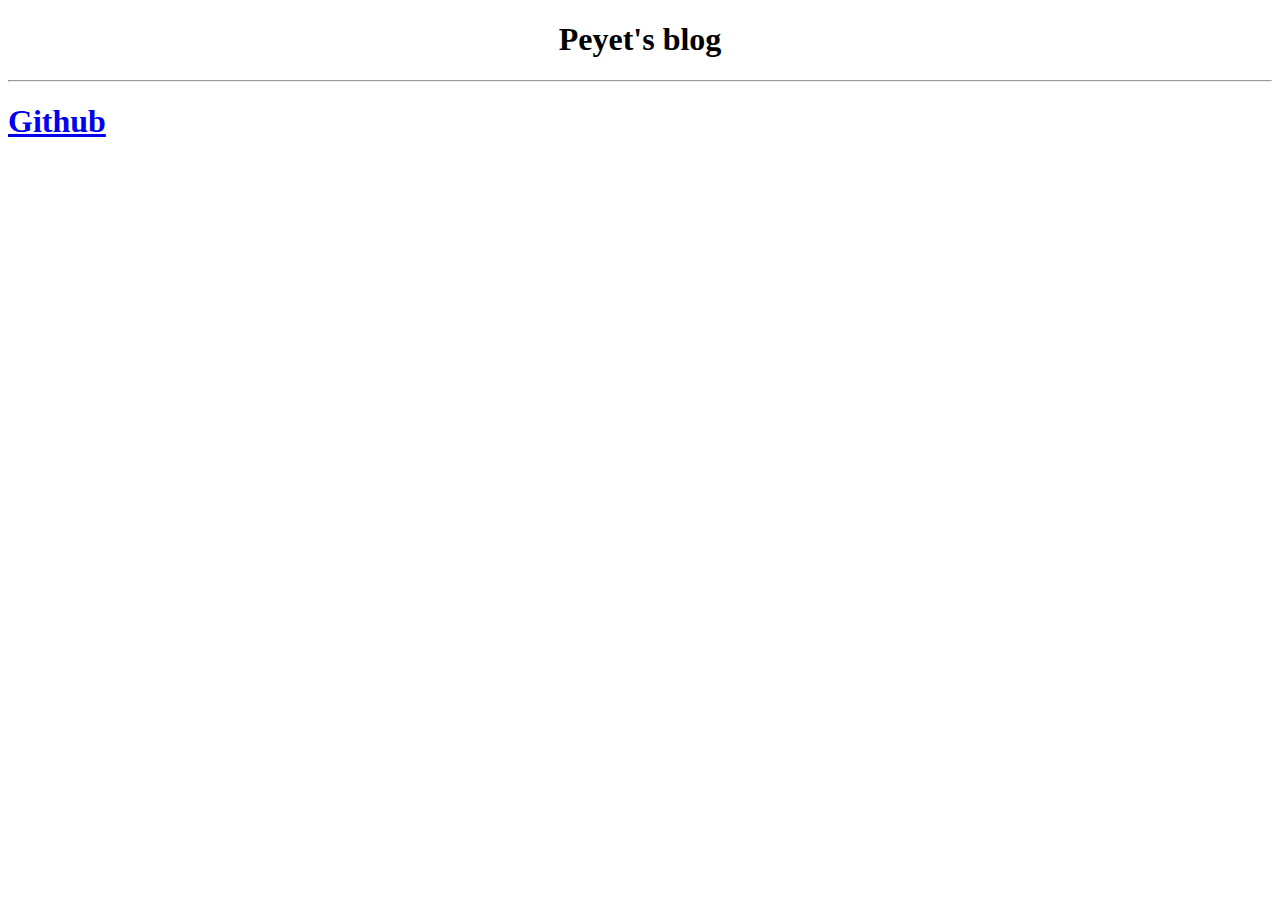
==== commit e09b1986: "update index page" ====
--- a/index.html
+++ b/index.html
@@ -10,5 +10,6 @@
   <h1 align = center>Peyet's blog</h1>
   <hr />
   <!-- <img src="" alt="Pic"> -->
+  <p style="text-align:center"></p><h1><a href="https://github.com/Peyet">Github</a></h1></p>
 </body>
 </html>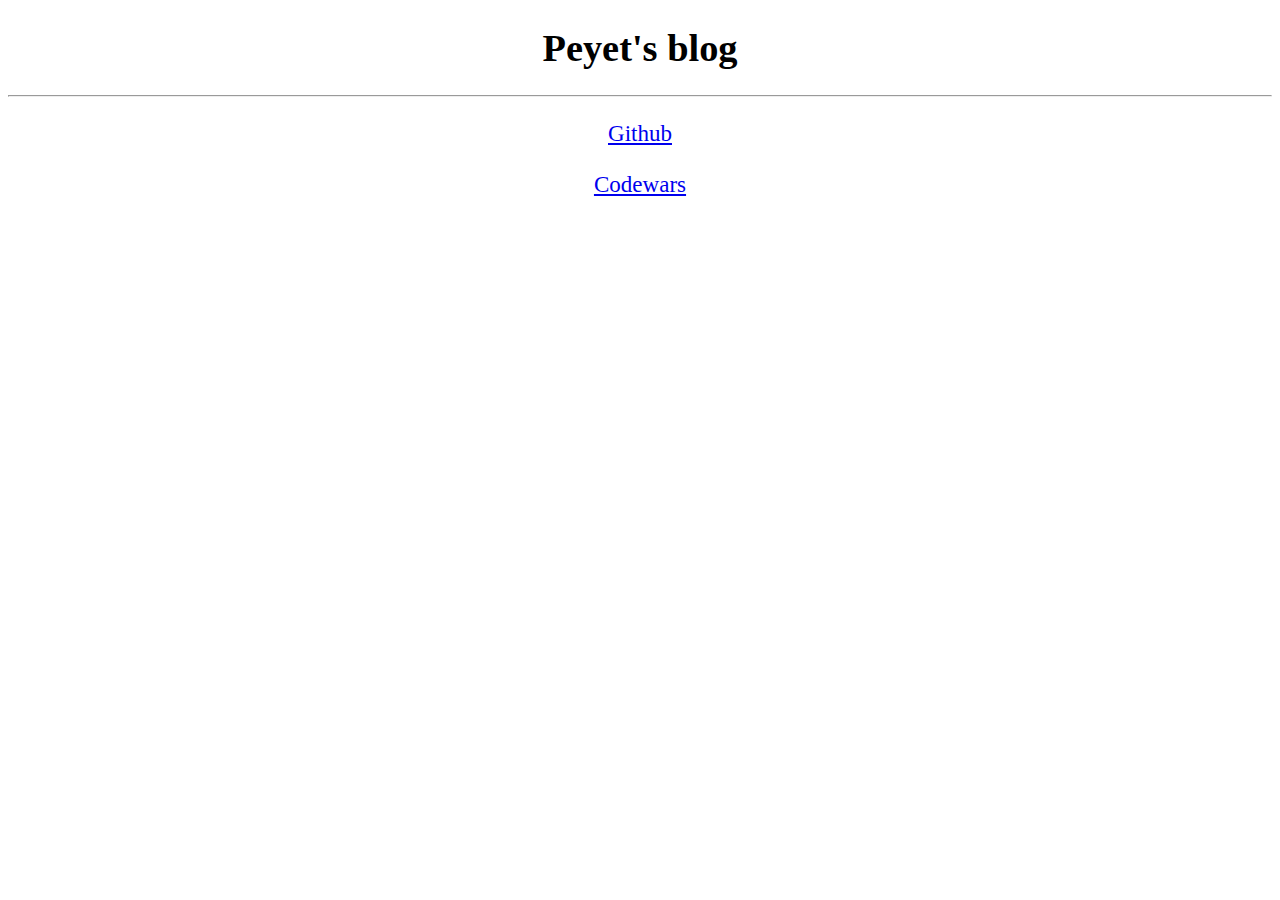
==== commit 0eab49bf: "." ====
--- a/index.html
+++ b/index.html
@@ -5,11 +5,20 @@
   <meta http-equiv="X-UA-Compatible" content="IE=edge">
   <meta name="viewport" content="width=device-width, initial-scale=1.0">
   <title>[ Peyet ]</title>
+  <style>
+    body {
+      font-size: larger;
+    }
+    p {
+      font-size: larger;
+    }
+  </style>
 </head>
 <body>
   <h1 align = center>Peyet's blog</h1>
   <hr />
   <!-- <img src="" alt="Pic"> -->
-  <p style="text-align:center"></p><h1><a href="https://github.com/Peyet">Github</a></h1></p>
+  <p style="text-align:center"><a href="https://github.com/Peyet">Github</a></p>
+  <p style="text-align:center"><a href="https://www.codewars.com/users/Peyet">Codewars</a></p>
 </body>
 </html>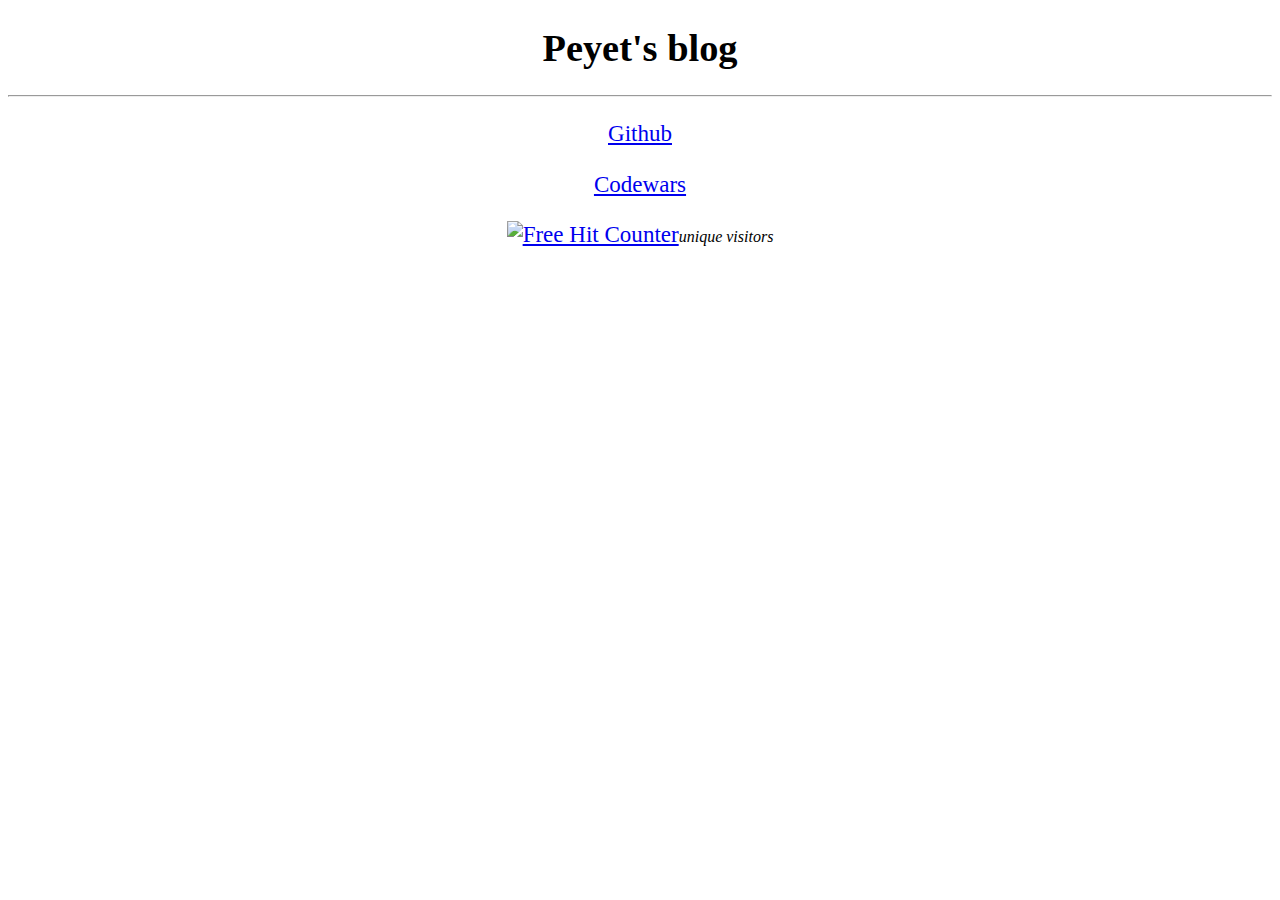
==== commit 03018fbe: "add Web Counters" ====
--- a/index.html
+++ b/index.html
@@ -12,6 +12,9 @@
     p {
       font-size: larger;
     }
+    i {
+      font-size: medium;
+    }
   </style>
 </head>
 <body>
@@ -20,5 +23,10 @@
   <!-- <img src="" alt="Pic"> -->
   <p style="text-align:center"><a href="https://github.com/Peyet">Github</a></p>
   <p style="text-align:center"><a href="https://www.codewars.com/users/Peyet">Codewars</a></p>
+  <p style="text-align:center"><a href="https://www.easycounter.com/">
+            <a href="https://www.easycounter.com/">
+                <img src="https://www.easycounter.com/counter.php?peyetzh" border="0"
+                    alt="Free Hit Counter"></a><i>unique visitors</i>
+  </p>
 </body>
-</html>+</html>
